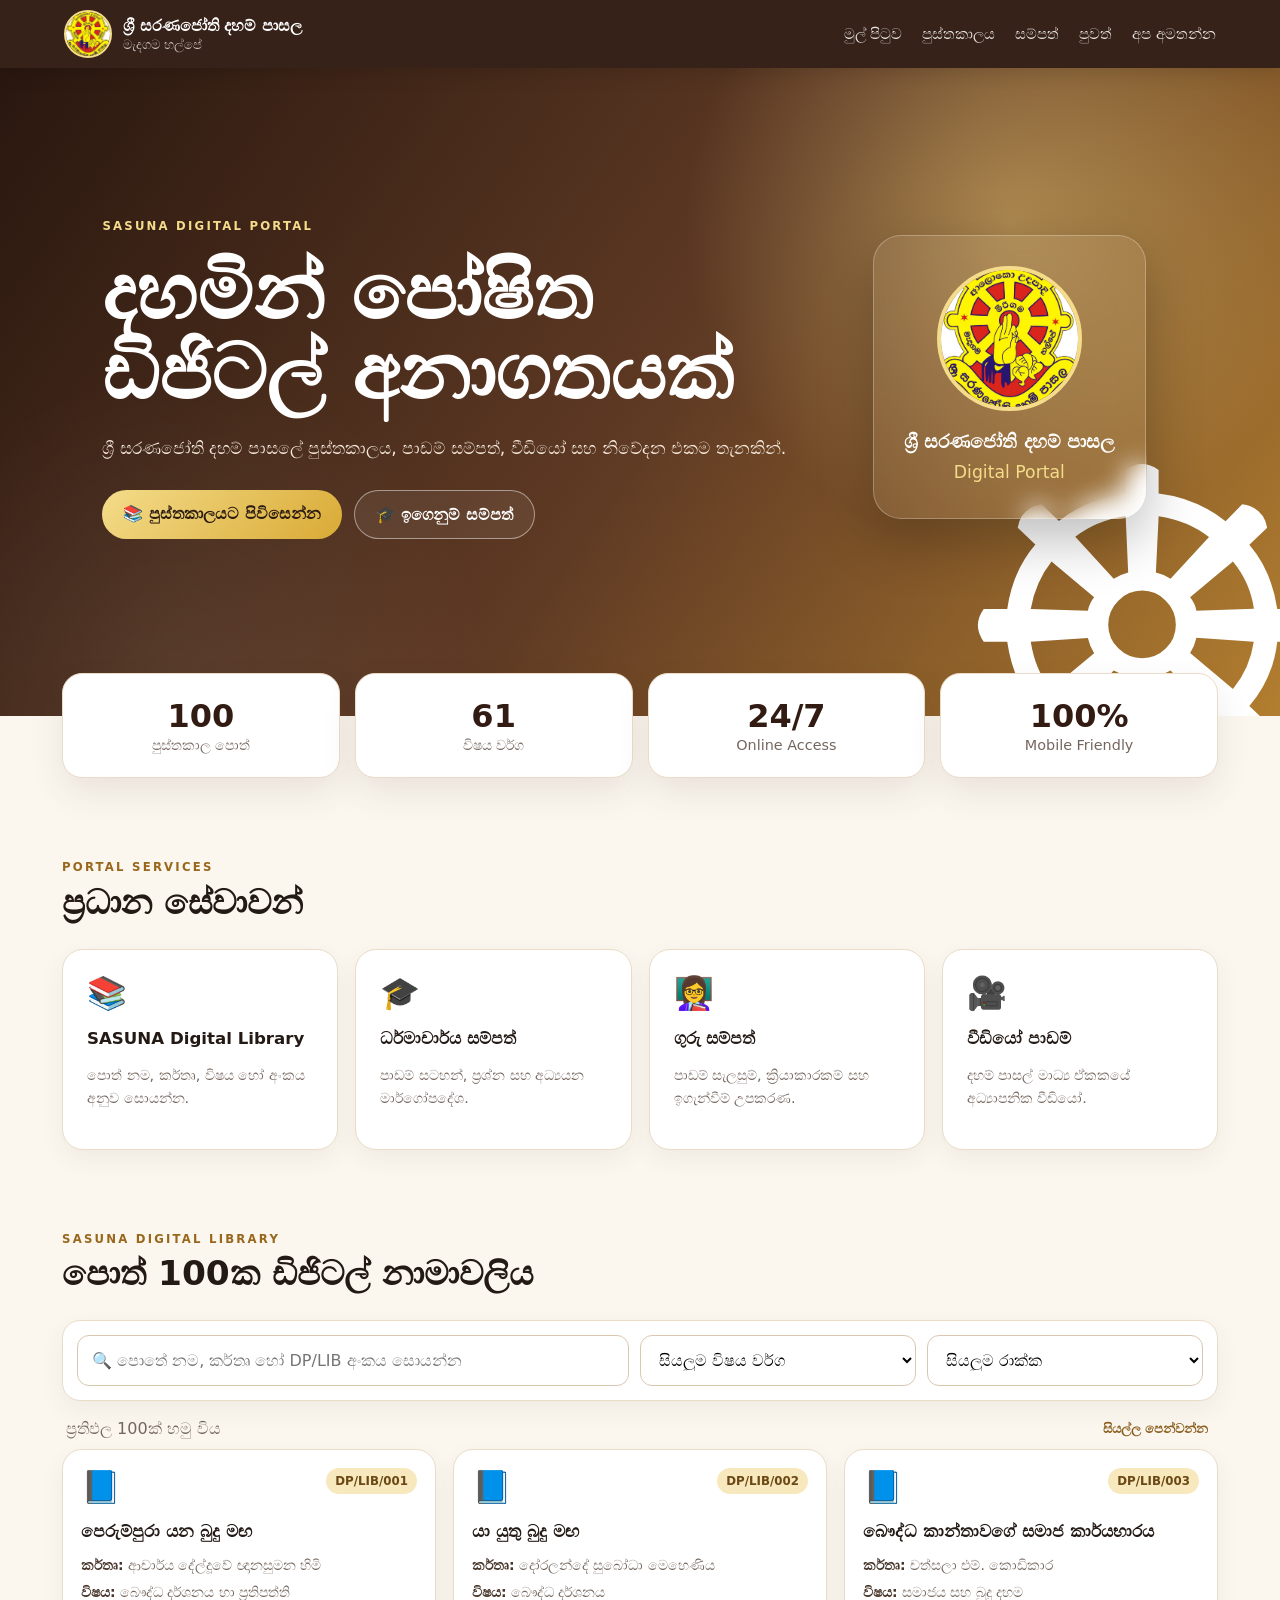
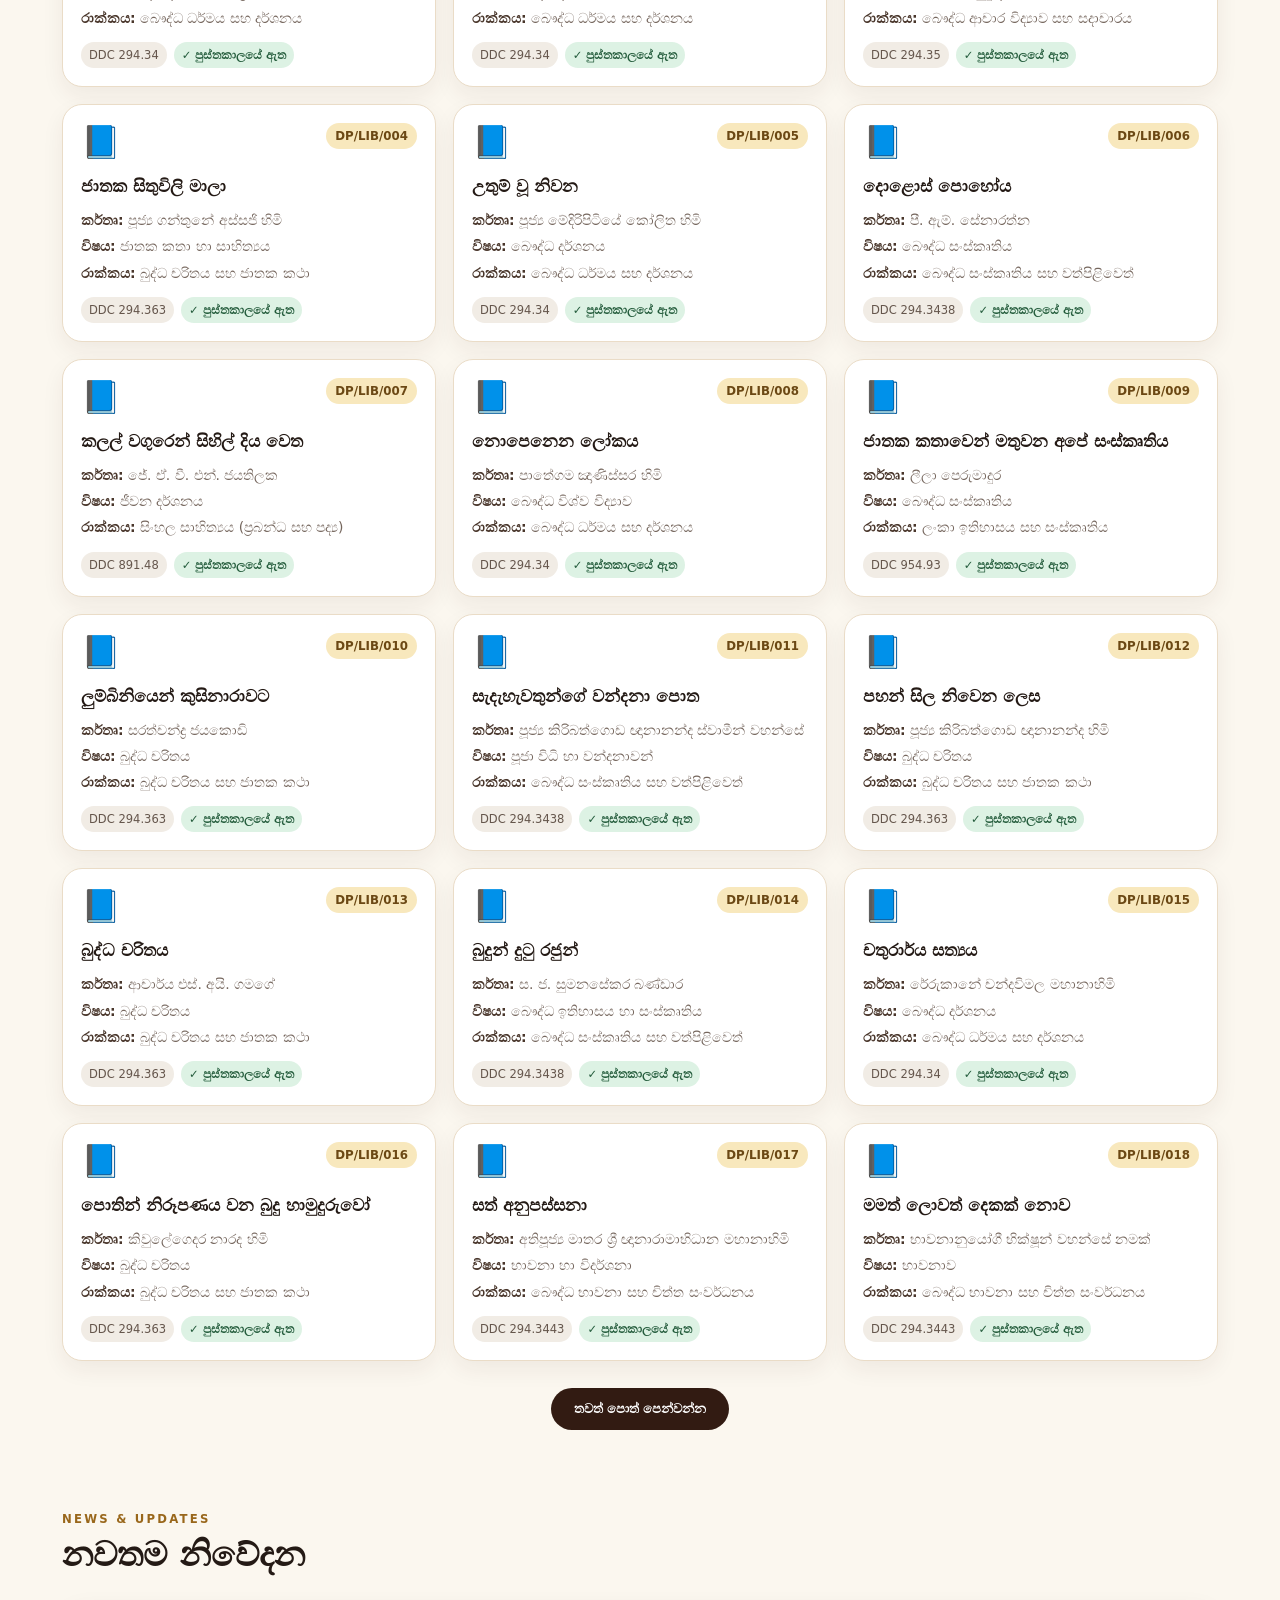
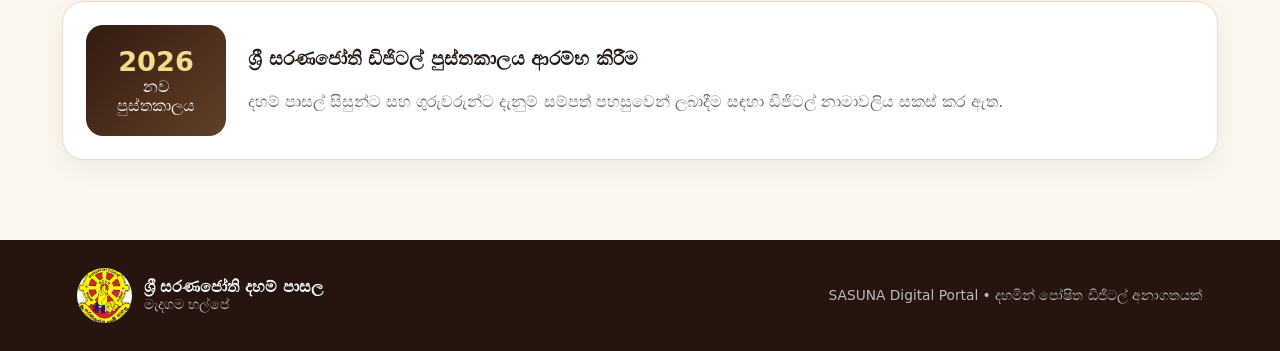
==== index.html @ 0e6301a2 "Add files via upload" ====
<!doctype html>
<html lang="si">
<head>
<meta charset="utf-8">
<meta name="viewport" content="width=device-width,initial-scale=1,viewport-fit=cover">
<meta name="theme-color" content="#321b12">
<title>ශ්‍රී සරණජෝති දහම් පාසල – Digital Portal</title>
<style>
:root{--brown:#321b12;--brown2:#624027;--gold:#d9aa35;--gold2:#f4dc8a;--cream:#fbf7ef;--ink:#241a15;--muted:#75665d;--line:#eadcc7;--green:#2f6b49}
*{box-sizing:border-box}html{scroll-behavior:smooth}body{margin:0;font-family:system-ui,-apple-system,"Noto Sans Sinhala","Iskoola Pota",sans-serif;background:var(--cream);color:var(--ink)}
a{color:inherit}.topbar{position:sticky;top:0;z-index:40;display:flex;align-items:center;justify-content:space-between;padding:10px 5vw;background:rgba(49,27,18,.97);box-shadow:0 4px 18px #0002}
.brand{display:flex;align-items:center;gap:11px;color:#fff;text-decoration:none}.brand img{width:48px;height:48px;border-radius:50%;object-fit:cover;border:2px solid var(--gold2)}.brand b,.brand small{display:block}.brand small{opacity:.72;margin-top:2px}nav{display:flex;gap:20px}nav a{color:#fff;text-decoration:none;font-size:.92rem;opacity:.88}.menu{display:none;border:0;background:transparent;color:#fff;font-size:1.55rem}
.hero{position:relative;overflow:hidden;min-height:72vh;display:grid;grid-template-columns:1.35fr .65fr;align-items:center;gap:40px;padding:80px 8vw 110px;background:linear-gradient(125deg,#29170f,#5f3a24 52%,#b27e2f);color:#fff}.hero:before{content:"";position:absolute;inset:0;background:radial-gradient(circle at 79% 24%,#ffe28c66,transparent 29%),radial-gradient(circle at 14% 95%,#fff1,transparent 25%)}.hero:after{content:"☸";position:absolute;right:-55px;bottom:-130px;font-size:430px;color:#fff08;line-height:1}.hero>div{position:relative;z-index:2}.kicker,.section-title span{font-size:.73rem;font-weight:900;letter-spacing:.19em;color:var(--gold2)}h1{font-size:clamp(2.55rem,6vw,5.4rem);line-height:1.05;margin:.25em 0}.hero p{max-width:720px;font-size:1.08rem;line-height:1.8;color:#f7ebdf}.actions{display:flex;flex-wrap:wrap;gap:12px;margin-top:26px}.btn{display:inline-block;text-decoration:none;font-weight:800;border-radius:999px;padding:14px 21px}.primary{background:linear-gradient(135deg,var(--gold2),var(--gold));color:#2b1b11}.ghost{border:1px solid #fff7;background:#fff1;color:#fff}.seal{justify-self:center;text-align:center;border:1px solid #fff4;background:#fff1;backdrop-filter:blur(12px);border-radius:28px;padding:30px;box-shadow:0 20px 55px #0004}.seal img{width:145px;height:145px;border-radius:50%;object-fit:cover;border:4px solid var(--gold2)}.seal h3{margin:16px 0 4px}.seal p{margin:0;color:var(--gold2)}
main{max-width:1200px;margin:auto;padding:0 22px 80px}.stats{position:relative;z-index:3;margin-top:-43px;display:grid;grid-template-columns:repeat(4,1fr);gap:15px}.stats article{background:#fff;border:1px solid var(--line);border-radius:20px;padding:23px 12px;text-align:center;box-shadow:0 15px 35px #3d251b18}.stats strong{display:block;font-size:2rem;color:var(--brown)}.stats span{font-size:.9rem;color:var(--muted)}section.block{padding-top:78px}.section-title h2{font-size:2.15rem;margin:.2em 0 26px}.section-title span{color:#99671b}.services{display:grid;grid-template-columns:repeat(4,1fr);gap:17px}.service{text-decoration:none;background:#fff;border:1px solid var(--line);border-radius:21px;padding:24px;box-shadow:0 9px 24px #3d251b10;transition:.2s}.service:hover{transform:translateY(-4px);box-shadow:0 16px 35px #3d251b1b}.service i{font-style:normal;font-size:2rem}.service h3{font-size:1.04rem}.service p{color:var(--muted);line-height:1.6;font-size:.9rem}
.filters{display:grid;grid-template-columns:2fr 1fr 1fr;gap:11px;background:#fff;border:1px solid var(--line);border-radius:18px;padding:14px;box-shadow:0 9px 24px #3d251b10}input,select{width:100%;padding:14px;border:1px solid #d9c7b0;border-radius:12px;background:#fff;font:inherit;outline:none}input:focus,select:focus{border-color:var(--gold);box-shadow:0 0 0 3px #d9aa352a}.result-row{display:flex;justify-content:space-between;align-items:center;padding:18px 4px 11px;color:var(--muted)}.result-row button{border:0;background:none;color:#8b5d1d;font-weight:800}.books{display:grid;grid-template-columns:repeat(3,1fr);gap:17px}.book{background:#fff;border:1px solid var(--line);border-radius:20px;padding:18px;box-shadow:0 9px 22px #3d251b10;transition:.2s}.book:hover{transform:translateY(-4px);box-shadow:0 15px 31px #3d251b1d}.book-top{display:flex;justify-content:space-between;align-items:flex-start}.book-icon{font-size:2rem}.id{font-size:.74rem;background:#f8e8bd;color:#6b4814;border-radius:999px;padding:6px 9px;font-weight:800}.book h3{font-size:1.08rem;line-height:1.5;margin:13px 0 9px}.meta{font-size:.87rem;color:var(--muted);line-height:1.6;margin:4px 0}.meta b{color:#49362b}.badges{display:flex;flex-wrap:wrap;gap:7px;margin-top:13px}.badge{font-size:.72rem;padding:6px 8px;border-radius:999px;background:#f1ece5;color:#65564c}.available{background:#ddf2e4;color:#245c3c;font-weight:800}.load{display:block;margin:27px auto 0;border:0;border-radius:999px;padding:13px 23px;background:var(--brown);color:#fff;font-weight:800}.empty{grid-column:1/-1;background:#fff;border-radius:18px;padding:45px;text-align:center;color:var(--muted)}.notice{display:grid;grid-template-columns:140px 1fr;gap:22px;align-items:center;background:#fff;border:1px solid var(--line);border-radius:22px;padding:23px;box-shadow:0 9px 24px #3d251b10}.date{background:linear-gradient(135deg,var(--brown),var(--brown2));color:#fff;border-radius:17px;padding:21px;text-align:center}.date b,.date span{display:block}.date b{font-size:1.7rem;color:var(--gold2)}.notice p{color:var(--muted);line-height:1.7}footer{display:flex;justify-content:space-between;align-items:center;gap:20px;padding:28px 6vw;background:#25150e;color:#fff}.footbrand{display:flex;align-items:center;gap:12px}footer img{width:55px;height:55px;border-radius:50%;object-fit:cover}.footbrand b,.footbrand span{display:block}footer span,footer p{opacity:.7;font-size:.86rem}
@media(max-width:900px){.hero{grid-template-columns:1fr}.seal{display:none}.services{grid-template-columns:repeat(2,1fr)}.books{grid-template-columns:repeat(2,1fr)}.stats{grid-template-columns:repeat(2,1fr)}.filters{grid-template-columns:1fr 1fr}.filters input{grid-column:1/-1}}
@media(max-width:640px){.topbar{padding:9px 16px}.brand img{width:43px;height:43px}.brand b{font-size:.84rem}.brand small{font-size:.71rem}.menu{display:block}nav{display:none;position:absolute;top:61px;left:0;right:0;flex-direction:column;background:var(--brown);padding:18px}nav.open{display:flex}.hero{min-height:auto;padding:68px 20px 96px}h1{font-size:2.45rem}.hero p{font-size:.97rem}.stats{margin-top:-34px}.stats article{padding:17px 7px}.stats strong{font-size:1.65rem}.services,.books{grid-template-columns:1fr}.filters{grid-template-columns:1fr}.filters input{grid-column:auto}.notice{grid-template-columns:1fr}.date{max-width:170px}footer{flex-direction:column;text-align:center}}
</style>
</head>
<body>
<header class="topbar"><a class="brand" href="#home"><img src="[data-uri]" alt="ලාංඡනය"><span><b>ශ්‍රී සරණජෝති දහම් පාසල</b><small>මැදගම හල්පේ</small></span></a><button class="menu" id="menu">☰</button><nav id="nav"><a href="#home">මුල් පිටුව</a><a href="#library">පුස්තකාලය</a><a href="#resources">සම්පත්</a><a href="#news">පුවත්</a><a href="#contact">අප අමතන්න</a></nav></header>
<section class="hero" id="home"><div><span class="kicker">SASUNA DIGITAL PORTAL</span><h1>දහමින් පෝෂිත<br>ඩිජිටල් අනාගතයක්</h1><p>ශ්‍රී සරණජෝති දහම් පාසලේ පුස්තකාලය, පාඩම් සම්පත්, වීඩියෝ සහ නිවේදන එකම තැනකින්.</p><div class="actions"><a class="btn primary" href="#library">📚 පුස්තකාලයට පිවිසෙන්න</a><a class="btn ghost" href="#resources">🎓 ඉගෙනුම් සම්පත්</a></div></div><div class="seal"><img src="[data-uri]" alt=""><h3>ශ්‍රී සරණජෝති දහම් පාසල</h3><p>Digital Portal</p></div></section>
<main><section class="stats"><article><strong id="total">100</strong><span>පුස්තකාල පොත්</span></article><article><strong id="cats">0</strong><span>විෂය වර්ග</span></article><article><strong>24/7</strong><span>Online Access</span></article><article><strong>100%</strong><span>Mobile Friendly</span></article></section>
<section class="block" id="resources"><div class="section-title"><span>PORTAL SERVICES</span><h2>ප්‍රධාන සේවාවන්</h2></div><div class="services"><a class="service" href="#library"><i>📚</i><h3>SASUNA Digital Library</h3><p>පොත් නම, කර්තෘ, විෂය හෝ අංකය අනුව සොයන්න.</p></a><a class="service" href="#"><i>🎓</i><h3>ධර්මාචාර්ය සම්පත්</h3><p>පාඩම් සටහන්, ප්‍රශ්න සහ අධ්‍යයන මාර්ගෝපදේශ.</p></a><a class="service" href="#"><i>👩‍🏫</i><h3>ගුරු සම්පත්</h3><p>පාඩම් සැලසුම්, ක්‍රියාකාරකම් සහ ඉගැන්වීම් උපකරණ.</p></a><a class="service" href="#"><i>🎥</i><h3>වීඩියෝ පාඩම්</h3><p>දහම් පාසල් මාධ්‍ය ඒකකයේ අධ්‍යාපනික වීඩියෝ.</p></a></div></section>
<section class="block" id="library"><div class="section-title"><span>SASUNA DIGITAL LIBRARY</span><h2>පොත් 100ක ඩිජිටල් නාමාවලිය</h2></div><div class="filters"><input id="search" type="search" placeholder="🔍 පොතේ නම, කර්තෘ හෝ DP/LIB අංකය සොයන්න"><select id="category"><option value="">සියලුම විෂය වර්ග</option></select><select id="shelf"><option value="">සියලුම රාක්ක</option></select></div><div class="result-row"><span id="count"></span><button id="reset">සියල්ල පෙන්වන්න</button></div><div class="books" id="grid"></div><button class="load" id="load">තවත් පොත් පෙන්වන්න</button></section>
<section class="block" id="news"><div class="section-title"><span>NEWS & UPDATES</span><h2>නවතම නිවේදන</h2></div><div class="notice"><div class="date"><b>2026</b><span>නව පුස්තකාලය</span></div><div><h3>ශ්‍රී සරණජෝති ඩිජිටල් පුස්තකාලය ආරම්භ කිරීම</h3><p>දහම් පාසල් සිසුන්ට සහ ගුරුවරුන්ට දැනුම් සම්පත් පහසුවෙන් ලබාදීම සඳහා ඩිජිටල් නාමාවලිය සකස් කර ඇත.</p></div></div></section></main>
<footer id="contact"><div class="footbrand"><img src="[data-uri]" alt=""><div><b>ශ්‍රී සරණජෝති දහම් පාසල</b><span>මැදගම හල්පේ</span></div></div><p>SASUNA Digital Portal • දහමින් පෝෂිත ඩිජිටල් අනාගතයක්</p></footer>
<script>
const BOOKS=[{"id":"DP/LIB/001","title":"පෙරුම්පුරා යන බුදු මඟ","author":"ආචාර්ය දේල්දූවේ ඥානසුමන හිමි","category":"බෞද්ධ දර්ශනය හා ප්‍රතිපත්ති","ddc":"294.34","shelf":"බෞද්ධ ධර්මය සහ දර්ශනය","status":"පුස්තකාලයේ ඇත"},{"id":"DP/LIB/002","title":"යා යුතු බුදු මඟ","author":"දෝරලන්දේ සුබෝධා මෙහෙණිය","category":"බෞද්ධ දර්ශනය","ddc":"294.34","shelf":"බෞද්ධ ධර්මය සහ දර්ශනය","status":"පුස්තකාලයේ ඇත"},{"id":"DP/LIB/003","title":"බෞද්ධ කාන්තාවගේ සමාජ කාර්යභාරය","author":"චත්සලා එම්. කොඩිකාර","category":"සමාජය සහ බුදු දහම","ddc":"294.35","shelf":"බෞද්ධ ආචාර විද්‍යාව සහ සදාචාරය","status":"පුස්තකාලයේ ඇත"},{"id":"DP/LIB/004","title":"ජාතක සිතුවිලි මාලා","author":"පූජ්‍ය ගන්තුනේ අස්සජි හිමි","category":"ජාතක කතා හා සාහිත්‍යය","ddc":"294.363","shelf":"බුද්ධ චරිතය සහ ජාතක කථා","status":"පුස්තකාලයේ ඇත"},{"id":"DP/LIB/005","title":"උතුම් වූ නිවන","author":"පූජ්‍ය මේදිරිපිටියේ කෝලිත හිමි","category":"බෞද්ධ දර්ශනය","ddc":"294.34","shelf":"බෞද්ධ ධර්මය සහ දර්ශනය","status":"පුස්තකාලයේ ඇත"},{"id":"DP/LIB/006","title":"දොළොස් පොහෝය","author":"පී. ඇම්. සේනාරත්න","category":"බෞද්ධ සංස්කෘතිය","ddc":"294.3438","shelf":"බෞද්ධ සංස්කෘතිය සහ වත්පිළිවෙත්","status":"පුස්තකාලයේ ඇත"},{"id":"DP/LIB/007","title":"කලල් වගුරෙන් සිහිල් දිය වෙත","author":"ජේ. ඒ. වී. එන්. ජයතිලක","category":"ජීවන දර්ශනය","ddc":"891.48","shelf":"සිංහල සාහිත්‍යය (ප්‍රබන්ධ සහ පද්‍ය)","status":"පුස්තකාලයේ ඇත"},{"id":"DP/LIB/008","title":"නොපෙනෙන ලෝකය","author":"පාතේගම ඤාණිස්සර හිමි","category":"බෞද්ධ විශ්ව විද්‍යාව","ddc":"294.34","shelf":"බෞද්ධ ධර්මය සහ දර්ශනය","status":"පුස්තකාලයේ ඇත"},{"id":"DP/LIB/009","title":"ජාතක කතාවෙන් මතුවන අපේ සංස්කෘතිය","author":"ලීලා පෙරුමාදුර","category":"බෞද්ධ සංස්කෘතිය","ddc":"954.93","shelf":"ලංකා ඉතිහාසය සහ සංස්කෘතිය","status":"පුස්තකාලයේ ඇත"},{"id":"DP/LIB/010","title":"ලුම්බිනියෙන් කුසිනාරාවට ","author":"සරත්චන්ද්‍ර ජයකොඩි","category":"බුද්ධ චරිතය","ddc":"294.363","shelf":"බුද්ධ චරිතය සහ ජාතක කථා","status":"පුස්තකාලයේ ඇත"},{"id":"DP/LIB/011","title":"සැදැහැවතුන්ගේ වන්දනා පොත","author":"පූජ්‍ය කිරිබත්ගොඩ ඥානානන්ද ස්වාමීන් වහන්සේ","category":"පූජා විධි හා වන්දනාවන්","ddc":"294.3438","shelf":"බෞද්ධ සංස්කෘතිය සහ වත්පිළිවෙත්","status":"පුස්තකාලයේ ඇත"},{"id":"DP/LIB/012","title":"පහන් සිල නිවෙන ලෙස","author":"පූජ්‍ය කිරිබත්ගොඩ ඥානානන්ද හිමි","category":"බුද්ධ චරිතය","ddc":"294.363","shelf":"බුද්ධ චරිතය සහ ජාතක කථා","status":"පුස්තකාලයේ ඇත"},{"id":"DP/LIB/013","title":"බුද්ධ චරිතය","author":"ආචාර්ය එස්. අයි. ගමගේ","category":"බුද්ධ චරිතය","ddc":"294.363","shelf":"බුද්ධ චරිතය සහ ජාතක කථා","status":"පුස්තකාලයේ ඇත"},{"id":"DP/LIB/014","title":"බුදුන් දුටු රජුන්","author":"ස. ජ. සුමනසේකර බණ්ඩාර","category":"බෞද්ධ ඉතිහාසය හා සංස්කෘතිය","ddc":"294.3438","shelf":"බෞද්ධ සංස්කෘතිය සහ වත්පිළිවෙත්","status":"පුස්තකාලයේ ඇත"},{"id":"DP/LIB/015","title":"චතුරාර්ය සත්‍යය","author":"රේරුකානේ චන්දවිමල මහානාහිමි","category":"බෞද්ධ දර්ශනය","ddc":"294.34","shelf":"බෞද්ධ ධර්මය සහ දර්ශනය","status":"පුස්තකාලයේ ඇත"},{"id":"DP/LIB/016","title":"පොතින් නිරූපණය වන බුදු හාමුදුරුවෝ","author":"කිවුලේගෙදර නාරද හිමි","category":"බුද්ධ චරිතය","ddc":"294.363","shelf":"බුද්ධ චරිතය සහ ජාතක කථා","status":"පුස්තකාලයේ ඇත"},{"id":"DP/LIB/017","title":"සත් අනුපස්සනා","author":"අතිපූජ්‍ය මාතර ශ්‍රී ඥානාරාමාභිධාන මහානාහිමි","category":"භාවනා හා විදර්ශනා","ddc":"294.3443","shelf":"බෞද්ධ භාවනා සහ චිත්ත සංවර්ධනය","status":"පුස්තකාලයේ ඇත"},{"id":"DP/LIB/018","title":"මමත් ලොවත් දෙකක් නොව","author":"භාවනානුයෝගී භික්ෂූන් වහන්සේ නමක්","category":"භාවනාව","ddc":"294.3443","shelf":"බෞද්ධ භාවනා සහ චිත්ත සංවර්ධනය","status":"පුස්තකාලයේ ඇත"},{"id":"DP/LIB/019","title":"සිතට සුවදෙන භාවනා","author":"පූජ්‍ය කිරිබත්ගොඩ ඥානානන්ද හිමි","category":"භාවනාව","ddc":"294.3443","shelf":"බෞද්ධ භාවනා සහ චිත්ත සංවර්ධනය","status":"පුස්තකාලයේ ඇත"},{"id":"DP/LIB/020","title":"සිතින් දකින - රුවන් ගුණ","author":"පූජ්‍ය කැටවල හේමාලෝක ස්වාමීන් වහන්සේ ","category":"පූජා විධි හා වත්පිළිවෙත්","ddc":"294.3438","shelf":"බෞද්ධ සංස්කෘතිය සහ වත්පිළිවෙත්","status":"පුස්තකාලයේ ඇත"},{"id":"DP/LIB/021","title":"අකුසල සමාපත්තිය","author":"පූජ්‍ය කුකුල්පනේ සුදස්සී හිමි","category":"භාවනාව","ddc":"294.3443","shelf":"බෞද්ධ භාවනා සහ චිත්ත සංවර්ධනය","status":"පුස්තකාලයේ ඇත"},{"id":"DP/LIB/022","title":"චතුරාර්ය සත්‍යය (II)","author":"රේරුකානේ චන්දවිමල මහානාහිමි","category":"බෞද්ධ දර්ශනය","ddc":"294.34","shelf":"බෞද්ධ ධර්මය සහ දර්ශනය","status":"පුස්තකාලයේ ඇත"},{"id":"DP/LIB/023","title":"අමා දම් රස වෑහෙන විස්තරාර්ථ ධම්මපදය","author":"පූජ්‍ය කිරිබත්ගොඩ ඥානානන්ද හිමි","category":"බෞද්ධ දර්ශනය හා ධර්ම ග්‍රන්ථ","ddc":"294.34","shelf":"බෞද්ධ ධර්මය සහ දර්ශනය","status":"පුස්තකාලයේ ඇත"},{"id":"DP/LIB/024","title":"සෝම හාමුදුරුවෝ ","author":"ඉන්දු පෙරේරා ","category":"චරිතාපදාන","ddc":"294.382","shelf":"ත්‍රිපිටක සාහිත්‍යය සහ මූලාශ්‍ර","status":"පුස්තකාලයේ ඇත"},{"id":"DP/LIB/025","title":"විස්මිත අවබෝධය (පටිච්චසමුප්පාදය)","author":"පූජ්‍ය කිරිබත්ගොඩ ඥානානන්ද හිමි","category":"බෞද්ධ දර්ශනය","ddc":"294.34","shelf":"බෞද්ධ ධර්මය සහ දර්ශනය","status":"පුස්තකාලයේ ඇත"},{"id":"DP/LIB/026","title":"දිව්‍ය ලෝක - අපාය සහ දෙවිවරු ගැන නොඇසූ කතා ","author":"ආචාර්ය සේන අම්බලන්ගොඩ ","category":"බෞද්ධ සංස්කෘතිය","ddc":"294.3438","shelf":"බෞද්ධ සංස්කෘතිය සහ වත්පිළිවෙත්","status":"පුස්තකාලයේ ඇත"},{"id":"DP/LIB/027","title":"බුදු මුවින් ගලා ආ මිහිරි දම් අමා දුන් ","author":"පූජ්‍ය කිරිබත්ගොඩ ඥානානන්ද හිමි","category":"බුද්ධ ධර්ම","ddc":"294.34","shelf":"බෞද්ධ ධර්මය සහ දර්ශනය","status":"පුස්තකාලයේ ඇත"},{"id":"DP/LIB/028","title":"නිවන වෙතටම, පියවරෙන් පියවර","author":"අති පූජ්‍ය මාන්කඩවල සුදස්සන හිමි ","category":"බුද්ධ ධර්මය","ddc":"294.34","shelf":"බෞද්ධ ධර්මය සහ දර්ශනය","status":"පුස්තකාලයේ ඇත"},{"id":"DP/LIB/029","title":"කුසල් ආනිශංස සහ කර්ම විපාක","author":"කල්‍යාණී යෝගාශ්‍රම ප්‍රකාශනයකි","category":"ආගමික සහ සදාචාරාත්මක උපදේශන","ddc":"294.35","shelf":"බෞද්ධ ආචාර විද්‍යාව සහ සදාචාරය","status":"පුස්තකාලයේ ඇත"},{"id":"DP/LIB/030","title":"තැවෙන සිතට බුදු බණ - 2","author":"තංගල්ලේ සුධම්ම හිමි","category":"ධර්ම විග්‍රහ හා උපදේශන","ddc":"294.35","shelf":"බෞද්ධ ආචාර විද්‍යාව සහ සදාචාරය","status":"පුස්තකාලයේ ඇත"},{"id":"DP/LIB/031","title":"කුසල් ආනිශංස සහ කර්ම විපාක (II)","author":"කල්‍යාණී යෝගාශ්‍රම ප්‍රකාශනයකි","category":"ආගමික සහ සදාචාරාත්මක උපදේශන","ddc":294.35,"shelf":"බෞද්ධ ආචාර විද්‍යාව සහ සදාචාරය","status":"පුස්තකාලයේ ඇත"},{"id":"DP/LIB/032","title":"ඓතිහාසික තන්තිරිමලේ ","author":"සේනපුර බී. නිශ්ශංක ","category":"බෞද්ධ ඉතිහාසය හා සංස්කෘතිය","ddc":"954.93","shelf":"ලංකා ඉතිහාසය සහ සංස්කෘතිය","status":"පුස්තකාලයේ ඇත"},{"id":"DP/LIB/033","title":"බොදු බැති පුද ලබන සොළොස්  මහා ස්ථාන","author":"ධනපාල ජයනාත් තේනුවර ","category":"බෞද්ධ ඉතිහාසය හා සංස්කෘතිය","ddc":"294.3438","shelf":"බෞද්ධ සංස්කෘතිය සහ වත්පිළිවෙත්","status":"පුස්තකාලයේ ඇත"},{"id":"DP/LIB/034","title":"වයඹ සංචාරක ඉතිහාසය","author":"යූ.පී.එස්.පතිරණ","category":"බෞද්ධ ඉතිහාසය හා සංස්කෘතිය ","ddc":"294.3438","shelf":"බෞද්ධ සංස්කෘතිය සහ වත්පිළිවෙත්","status":"පුස්තකාලයේ ඇත"},{"id":"DP/LIB/035","title":"ගිහි ජිවිතයෙන් නිවන කරා ","author":"පූජ්‍ය ගලිගමුවේ ඤාණදීප හිමි","category":"ධර්ම විග්‍රහ හා උපදේශන","ddc":"294.35","shelf":"බෞද්ධ ආචාර විද්‍යාව සහ සදාචාරය","status":"පුස්තකාලයේ ඇත"},{"id":"DP/LIB/036","title":"දහම් සිතුවිලි","author":"නුවරඑළියේ චන්ද්‍රජෝති හිමි ","category":"ධර්ම විග්‍රහ හා උපදේශන","ddc":"294.35","shelf":"බෞද්ධ ආචාර විද්‍යාව සහ සදාචාරය","status":"පුස්තකාලයේ ඇත"},{"id":"DP/LIB/037","title":"රුවක මහිම ","author":"දොලොස්වල උදිත ධීර හිමි","category":"ධර්ම විග්‍රහ හා උපදේශන","ddc":"294.35","shelf":"බෞද්ධ ආචාර විද්‍යාව සහ සදාචාරය","status":"පුස්තකාලයේ ඇත"},{"id":"DP/LIB/038","title":"දස පුණ්‍ය ක්‍රියා","author":"මඩිහේ පඤ්ඤාසීහ මහානායක හිමි","category":"ධර්ම විග්‍රහ හා උපදේශන","ddc":"294.35","shelf":"බෞද්ධ ආචාර විද්‍යාව සහ සදාචාරය","status":"පුස්තකාලයේ ඇත"},{"id":"DP/LIB/039","title":"දහම් ගැටලු","author":"විමලසේන විදානපතිරණ ","category":"දහම් විභාග ප්‍රශ්නෝත්තර හා උපකාරක පොත්","ddc":"370","shelf":"අධ්‍යාපනය සහ උපදේශනය","status":"පුස්තකාලයේ ඇත"},{"id":"DP/LIB/040","title":"චිත්ත බලය හා විපාකය","author":"වැලිගල්ලේ චන්ද්‍රවිමල හිමි","category":"බෞද්ධ දර්ශනය හා මනෝ විද්‍යාව","ddc":"294.34","shelf":"බෞද්ධ ධර්මය සහ දර්ශනය","status":"පුස්තකාලයේ ඇත"},{"id":"DP/LIB/041","title":"ගුණවත් කත - යශෝධරා","author":"ආචාර්ය මැදගොඩ අභයතිස්ස හිමි","category":"බෞද්ධ සාහිත්‍යය හා ආදර්ශවත් චරිත කථා","ddc":"294.361","shelf":"ශ්‍රාවක සහ ශ්‍රාවිකා චරිත","status":"පුස්තකාලයේ ඇත"},{"id":"DP/LIB/042","title":"දහම් පාසලෙන් හැදිච්ච දරුවෙක්","author":"පූජ්‍ය පරගස්තොට සුධම්ම හිමි","category":"සාමාජීය සහ ආචාර විද්‍යාත්මක අධ්‍යාපනය","ddc":"294.35","shelf":"බෞද්ධ ආචාර විද්‍යාව සහ සදාචාරය","status":"පුස්තකාලයේ ඇත"},{"id":"DP/LIB/043","title":"බුද්ධාලෝකය","author":"කලිගග රත්නපාල","category":"බුද්ධ ධර්මය සහ බෞද්ධ දර්ශනය ","ddc":"050","shelf":"වාර සඟරා සහ සමරු කලාප","status":"පුස්තකාලයේ ඇත"},{"id":"DP/LIB/044","title":"මවට දුක් දුන් පුතා","author":"සෝමා ජයකොඩි","category":"බෞද්ධ උපදේශාත්මක කථා","ddc":"294.382","shelf":"ත්‍රිපිටක සාහිත්‍යය සහ මූලාශ්‍ර","status":"පුස්තකාලයේ ඇත"},{"id":"DP/LIB/045","title":"පරපුටු","author":"ඩී. ඇස්. කළුපහන","category":"සිංහල කාව්‍ය සාහිත්‍යය","ddc":"891.48","shelf":"සිංහල සාහිත්‍යය (ප්‍රබන්ධ සහ පද්‍ය)","status":"පුස්තකාලයේ ඇත"},{"id":"DP/LIB/046","title":"ලෝකෝපකාරය ","author":"පණ්ඩිත වේ.වී. අභය ගුණවර්ධන ","category":"සිංහල කාව්‍ය සාහිත්‍යය","ddc":"891.48","shelf":"සිංහල සාහිත්‍යය (ප්‍රබන්ධ සහ පද්‍ය)","status":"පුස්තකාලයේ ඇත"},{"id":"DP/LIB/047","title":"ගැටුම් සමථනය සහ බුදු දහම","author":"ලයනල් ගුරුගේ","category":"සමාජ විද්‍යාව","ddc":"294.35","shelf":"බෞද්ධ ආචාර විද්‍යාව සහ සදාචාරය","status":"පුස්තකාලයේ ඇත"},{"id":"DP/LIB/048","title":"ජීවිතය තුළින් තිලකුණු","author":"පූජ්‍ය කැටවල හේමාලෝක හිමි","category":"බෞද්ධ දර්ශනය","ddc":"294.34","shelf":"බෞද්ධ ධර්මය සහ දර්ශනය","status":"පුස්තකාලයේ ඇත"},{"id":"DP/LIB/049","title":"විකුම් දම් එකතුව","author":"දිවාගුහා ප්‍රතිසංස්කර සමිතිය","category":"භාවනා","ddc":"294.3443","shelf":"බෞද්ධ භාවනා සහ චිත්ත සංවර්ධනය","status":"පුස්තකාලයේ ඇත"},{"id":"DP/LIB/050","title":"භාවනා මාර්ගය","author":"කටුකුරුන්දේ ඥානනන්ද හිමි","category":"භාවනා","ddc":"294.3443","shelf":"බෞද්ධ භාවනා සහ චිත්ත සංවර්ධනය","status":"පුස්තකාලයේ ඇත"},{"id":"DP/LIB/051","title":"පනාමුරේ ඇත්රාජා","author":"පියසේන කහදගමගේ","category":"දේශීය සංස්කෘතිය හා ජනශ්‍රැති","ddc":"954.93","shelf":"ලංකා ඉතිහාසය සහ සංස්කෘතිය","status":"පුස්තකාලයේ ඇත"},{"id":"DP/LIB/052","title":"අලිපාර","author":"ඉ. කොලොන්නේගේ","category":"පරිවර්තන - ප්‍රබන්ධ සාහිත්‍යය","ddc":"891.48","shelf":"සිංහල සාහිත්‍යය (ප්‍රබන්ධ සහ පද්‍ය)","status":"පුස්තකාලයේ ඇත"},{"id":"DP/LIB/053","title":"නිදි නැති ගව්ව","author":"වෛද්‍ය සරත් විමල","category":"පරිවර්තන නවකතා","ddc":"891.48","shelf":"සිංහල සාහිත්‍යය (ප්‍රබන්ධ සහ පද්‍ය)","status":"පුස්තකාලයේ ඇත"},{"id":"DP/LIB/054","title":"පොඩිත්තන්ට පුංචි කතා","author":"නිමල් ප්‍රේමතිලක","category":"ළමා සාහිත්‍යය","ddc":"891.48","shelf":"සිංහල සාහිත්‍යය (ප්‍රබන්ධ සහ පද්‍ය)","status":"පුස්තකාලයේ ඇත"},{"id":"DP/LIB/055","title":"ලොව ප්‍රකට චරිත","author":"සරත් රණවීර","category":"චරිත කථා","ddc":"920","shelf":"චරිතාපදාන සහ ප්‍රකට පුද්ගලයන්","status":"පුස්තකාලයේ ඇත"},{"id":"DP/LIB/056","title":"Scooby-Doo යක්ෂ මෝරාගේ අභිරහස","author":"හරිත ජයසූරිය","category":"ළමා කථා පරිවර්තන","ddc":"891.48","shelf":"සිංහල සාහිත්‍යය (ප්‍රබන්ධ සහ පද්‍ය)","status":"පුස්තකාලයේ ඇත"},{"id":"DP/LIB/057","title":"මහා පණ්ඩුකාභය රජතුමා","author":"මහරගම වජිරඥාන දහම් පාසලේ ප්‍රකාශනයක්","category":"චරිත කථා","ddc":"920","shelf":"චරිතාපදාන සහ ප්‍රකට පුද්ගලයන්","status":"පුස්තකාලයේ ඇත"},{"id":"DP/LIB/058","title":"මගේ හපන්කම්","author":"ගපුර ගුල්යාම්","category":"පරිවර්තන නවකතා","ddc":"891.48","shelf":"සිංහල සාහිත්‍යය (ප්‍රබන්ධ සහ පද්‍ය)","status":"පුස්තකාලයේ ඇත"},{"id":"DP/LIB/059","title":"මිනිස් සිරුර","author":"සාරාංගා ප්‍රකාශකයෝ","category":"සෞඛ්‍ය සහ ශරීර විද්‍යාව","ddc":"610","shelf":"සෞඛ්‍ය සහ ශරීර විද්‍යාව","status":"පුස්තකාලයේ ඇත"},{"id":"DP/LIB/060","title":"කිං කොං","author":"තිස්ස හේවාවිස්ස","category":"වික්‍රමාන්විත සහ ප්‍රබන්ධ කථා","ddc":"891.48","shelf":"සිංහල සාහිත්‍යය (ප්‍රබන්ධ සහ පද්‍ය)","status":"පුස්තකාලයේ ඇත"},{"id":"DP/LIB/061","title":"පැංචා සහ තොත්ත බබාලා","author":"තේජා පූර්ණිමා ගුණසේකර","category":"ළමා කෙටි කථා","ddc":"891.48","shelf":"සිංහල සාහිත්‍යය (ප්‍රබන්ධ සහ පද්‍ය)","status":"පුස්තකාලයේ ඇත"},{"id":"DP/LIB/062","title":"යුගාන්තය","author":"මාර්ටින් වික්‍රමසිංහ","category":"සම්භාව්‍ය නවකතා","ddc":"891.48","shelf":"සිංහල සාහිත්‍යය (ප්‍රබන්ධ සහ පද්‍ය)","status":"පුස්තකාලයේ ඇත"},{"id":"DP/LIB/063","title":"අපේ ලෝකය ග්‍රහලෝක හා තාරකා","author":"බී. ආර්. අල්විස්","category":"තාරකා විද්‍යාව","ddc":"520","shelf":"තාරකා විද්‍යාව සහ අභ්‍යවකාශය","status":"පුස්තකාලයේ ඇත"},{"id":"DP/LIB/064","title":"සීගිරිය","author":"විජිත මනුවර්ණ","category":"ලංකා ඉතිහාසය හා සංස්කෘතිය","ddc":"954.93","shelf":"ලංකා ඉතිහාසය සහ සංස්කෘතිය","status":"පුස්තකාලයේ ඇත"},{"id":"DP/LIB/065","title":"ශ්‍රී ලංකාවේ ජාතික සංකේත","author":"බී. ආර්. අල්විස්","category":"ලංකා ඉතිහාසය හා සංස්කෘතිය","ddc":"954.93","shelf":"ලංකා ඉතිහාසය සහ සංස්කෘතිය","status":"පුස්තකාලයේ ඇත"},{"id":"DP/LIB/066","title":"ටිකිරිගේ හපන්කම්","author":"වජිර නාරම්පනාව","category":"ළමා නවකථා","ddc":"891.48","shelf":"සිංහල සාහිත්‍යය (ප්‍රබන්ධ සහ පද්‍ය)","status":"පුස්තකාලයේ ඇත"},{"id":"DP/LIB/067","title":"දඩුවම","author":"ද. හෙ. ආ. සරත් කුමාර","category":"උපදේශාත්මක ළමා කෙටි කථා","ddc":"891.48","shelf":"සිංහල සාහිත්‍යය (ප්‍රබන්ධ සහ පද්‍ය)","status":"පුස්තකාලයේ ඇත"},{"id":"DP/LIB/068","title":"පුංචි කැලේ","author":"ස්වර්ණලතා හෙට්ටිආරච්චි","category":"පාරිසරික සහ උපදේශාත්මක ළමා කථා","ddc":"891.48","shelf":"සිංහල සාහිත්‍යය (ප්‍රබන්ධ සහ පද්‍ය)","status":"පුස්තකාලයේ ඇත"},{"id":"DP/LIB/069","title":"රෝදයෙන් ඇරඹුණු ප්‍රවාහනයේ ඉතිහාසය","author":"කේ. ආර්. ආරියසිංහ","category":"ලෝක ඉතිහාසය හා තාක්ෂණය","ddc":"629","shelf":"තාක්ෂණය සහ ප්‍රවාහනය","status":"පුස්තකාලයේ ඇත"},{"id":"DP/LIB/070","title":"වීර දුටුගැමුණු රජතුමා සහ දසමහා යෝධයෝ","author":"බී. ආර්. අල්විස්","category":"ඉතිහාසය හා චරිතාපදාන","ddc":"954.93","shelf":"ලංකා ඉතිහාසය සහ සංස්කෘතිය","status":"පුස්තකාලයේ ඇත"},{"id":"DP/LIB/071","title":"ඊසොප්ගේ උපමා කතා","author":"සුමිත්‍රා රාහුබද්ධ","category":"පරිවර්තන ප්‍රබන්ධ සාහිත්‍ය","ddc":"891.48","shelf":"සිංහල සාහිත්‍යය (ප්‍රබන්ධ සහ පද්‍ය)","status":"පුස්තකාලයේ ඇත"},{"id":"DP/LIB/072","title":"රිදී තැන්නේ අබිරහස","author":"පී. බී. සේනානායක","category":"වික්‍රමාන්විත සහ ප්‍රබන්ධ කථා","ddc":"891.48","shelf":"සිංහල සාහිත්‍යය (ප්‍රබන්ධ සහ පද්‍ය)","status":"පුස්තකාලයේ ඇත"},{"id":"DP/LIB/073","title":"කඳුරු කන්ද","author":"ප්‍රියංජලා යශෝදනි","category":"නවකතා","ddc":"891.48","shelf":"සිංහල සාහිත්‍යය (ප්‍රබන්ධ සහ පද්‍ය)","status":"පුස්තකාලයේ ඇත"},{"id":"DP/LIB/074","title":"රොබින් හුඩ්","author":"තිස්ස හේවාවිස්ස","category":"පරිවර්තන ප්‍රබන්ධ සාහිත්‍ය","ddc":"891.48","shelf":"සිංහල සාහිත්‍යය (ප්‍රබන්ධ සහ පද්‍ය)","status":"පුස්තකාලයේ ඇත"},{"id":"DP/LIB/075","title":"සුනඛ මංකොල්ලය","author":"සුදත් රොහාන්","category":"රහස් පරීක්ෂක කතා","ddc":"891.48","shelf":"සිංහල සාහිත්‍යය (ප්‍රබන්ධ සහ පද්‍ය)","status":"පුස්තකාලයේ ඇත"},{"id":"DP/LIB/076","title":"අපූරු යහළුවෝ","author":"නිහාල් තිලකරත්න ඈපා","category":"වික්‍රමාන්විත සහ ප්‍රබන්ධ සාහිත්‍ය","ddc":"891.48","shelf":"සිංහල සාහිත්‍යය (ප්‍රබන්ධ සහ පද්‍ය)","status":"පුස්තකාලයේ ඇත"},{"id":"DP/LIB/077","title":"අන්දරේ","author":"පියවති ජයසූරිය","category":"ජනශ්‍රැති","ddc":"398","shelf":"ජනශ්‍රැති සහ ජනකතා","status":"පුස්තකාලයේ ඇත"},{"id":"DP/LIB/078","title":"මතක අතීතය","author":"තිලක් ඒකනායක","category":"සිංහල කාව්‍ය සාහිත්‍ය","ddc":"891.48","shelf":"සිංහල සාහිත්‍යය (ප්‍රබන්ධ සහ පද්‍ය)","status":"පුස්තකාලයේ ඇත"},{"id":"DP/LIB/079","title":"අඳුර ඉරා","author":"ජේ. ඇම්. ජයසිංහ","category":"සිංහල කාව්‍ය සාහිත්‍ය","ddc":"891.48","shelf":"සිංහල සාහිත්‍යය (ප්‍රබන්ධ සහ පද්‍ය)","status":"පුස්තකාලයේ ඇත"},{"id":"DP/LIB/080","title":"ශ්‍රී ලංකාවේ ලෝක උරුම","author":"බී. ආර්. අල්විස්","category":"ලංකා ඉතිහාසය හා සංස්කෘතිය","ddc":"954.93","shelf":"ලංකා ඉතිහාසය සහ සංස්කෘතිය","status":"පුස්තකාලයේ ඇත"},{"id":"DP/LIB/081","title":"මගුල් කෑම","author":"කුමාරතුංග මුනිදාස","category":"සිංහල ළමා ප්‍රබන්ධ සාහිත්‍ය","ddc":"891.48","shelf":"සිංහල සාහිත්‍යය (ප්‍රබන්ධ සහ පද්‍ය)","status":"පුස්තකාලයේ ඇත"},{"id":"DP/LIB/082","title":"ගිම්හාන නිවාඩුවේ හොල්මන් කඳවුර","author":"තත්සරණි සතරසිංහ","category":"පරිවර්තන ප්‍රබන්ධ සාහිත්‍ය","ddc":"891.48","shelf":"සිංහල සාහිත්‍යය (ප්‍රබන්ධ සහ පද්‍ය)","status":"පුස්තකාලයේ ඇත"},{"id":"DP/LIB/083","title":"අපූරු සොයුරියන්ගේ අපූරු රහස්","author":"සුදත් රොහාන්","category":"පරිවර්තන ප්‍රබන්ධ සාහිත්‍ය","ddc":"891.48","shelf":"සිංහල සාහිත්‍යය (ප්‍රබන්ධ සහ පද්‍ය)","status":"පුස්තකාලයේ ඇත"},{"id":"DP/LIB/084","title":"ෂර්ලොක් හෝම්ස් රහස් පරීක්ෂක කතා","author":"ගාමිණී සමරකෝන්","category":"පරිවර්තන ප්‍රබන්ධ සාහිත්‍ය","ddc":"891.48","shelf":"සිංහල සාහිත්‍යය (ප්‍රබන්ධ සහ පද්‍ය)","status":"පුස්තකාලයේ ඇත"},{"id":"DP/LIB/085","title":"මඩොල් දූව","author":"මාර්ටින් වික්‍රමසිංහ","category":"සිංහල ළමා නවකථා","ddc":"891.48","shelf":"සිංහල සාහිත්‍යය (ප්‍රබන්ධ සහ පද්‍ය)","status":"පුස්තකාලයේ ඇත"},{"id":"DP/LIB/086","title":"පඤ්චතන්ත්‍රය – අපරීක්ෂිතකාරකය","author":"පූජ්‍ය ඉදිපරපේ ධම්මසිරි හිමි","category":"ජනකතා සහ උපමා සාහිත්‍ය","ddc":"398","shelf":"ජනශ්‍රැති සහ ජනකතා","status":"පුස්තකාලයේ ඇත"},{"id":"DP/LIB/087","title":"ජාතික වීරයෝ","author":"තිලක් ලංකාපුර","category":"ඉතිහාසය හා චරිතාපදාන","ddc":"920","shelf":"චරිතාපදාන සහ ප්‍රකට පුද්ගලයන්","status":"පුස්තකාලයේ ඇත"},{"id":"DP/LIB/088","title":"රාජාවලිය","author":"රෝහිත කොටුවේගෙදර","category":"ලංකා ඉතිහාසය හා සංස්කෘතිය","ddc":"954.93","shelf":"ලංකා ඉතිහාසය සහ සංස්කෘතිය","status":"පුස්තකාලයේ ඇත"},{"id":"DP/LIB/089","title":"දිගාමඩුලු වන්දනා ගමන් මග","author":"පූජ්‍ය දීඝවාපියේ සුසීම හිමි","category":"බෞද්ධ වන්දනා සහ සංචාර","ddc":"294.3438","shelf":"බෞද්ධ සංස්කෘතිය සහ වත්පිළිවෙත්","status":"පුස්තකාලයේ ඇත"},{"id":"DP/LIB/090","title":"ශ්‍රී ලංකාවේ සංචාරක ගමන්මග","author":"මනෝජ් සියඹලාපිටිය සහ අශෝක පුෂ්පකුමාර","category":"ලංකා ඉතිහාසය හා සංස්කෘතිය","ddc":"954.93","shelf":"ලංකා ඉතිහාසය සහ සංස්කෘතිය","status":"පුස්තකාලයේ ඇත"},{"id":"DP/LIB/091","title":"අපේ ලේඛකයෝ ගායකයෝ සහ ශ්‍රේෂ්ඨ ලේඛක නිර්මාණ","author":"ඈතගම ඊබට් අමරසේන","category":"සිංහල සාහිත්‍ය විචාර හා චරිතාපදාන","ddc":"891.48","shelf":"සිංහල සාහිත්‍යය (ප්‍රබන්ධ සහ පද්‍ය)","status":"පුස්තකාලයේ ඇත"},{"id":"DP/LIB/092","title":"දහම් සරණ","author":"විද්‍යාචක්‍රවර්ති","category":"ත්‍රිපිටක සාහිත්‍ය හා මූලාශ්‍ර","ddc":"294.382","shelf":"ත්‍රිපිටක සාහිත්‍යය සහ මූලාශ්‍ර","status":"පුස්තකාලයේ ඇත"},{"id":"DP/LIB/093","title":"සඟ සරණ","author":"බෞද්ධ සංස්කෘතික මධ්‍යස්ථානය","category":"ත්‍රිපිටක සාහිත්‍ය හා මූලාශ්‍ර","ddc":"294.382","shelf":"ත්‍රිපිටක සාහිත්‍යය සහ මූලාශ්‍ර","status":"පුස්තකාලයේ ඇත"},{"id":"DP/LIB/094","title":"සිංහල බෝධි වංශය","author":"වී. ඩී. එස්. ගුණවර්ධන","category":"ත්‍රිපිටක සාහිත්‍ය හා මූලාශ්‍ර","ddc":"294.382","shelf":"ත්‍රිපිටක සාහිත්‍යය සහ මූලාශ්‍ර","status":"පුස්තකාලයේ ඇත"},{"id":"DP/LIB/095","title":"බෞද්ධ දේව සංකල්පයෙන් පිළිබිඹුවන බුද්ධ කාලීන පුරාවෘත්ත","author":"පූජ්‍ය හිදගල ඤාණාධාර හිමි","category":"බෞද්ධ සංස්කෘතිය","ddc":"","shelf":"බෞද්ධ සංස්කෘතිය සහ වත්පිළිවෙත්","status":"පුස්තකාලයේ ඇත"},{"id":"DP/LIB/096","title":"ධනාත්මක සිතිවිලි සහ බුදුදහමට අනුව දෙලොව දියුණුව","author":"වෛද්‍ය සරණසේවි මඩපාත","category":"බෞද්ධ ආචාර විද්‍යාව සහ සදාචාරය","ddc":"","shelf":"බෞද්ධ ආචාර විද්‍යාව සහ සදාචාරය","status":"පුස්තකාලයේ ඇත"},{"id":"DP/LIB/097","title":"බෝසත් සිරිතෙන් බණ කථා 50 ක්","author":"දයානන්ද සමරවික්‍රම","category":"බුද්ධ චරිතය හා ජාතක කතා","ddc":"","shelf":"බුද්ධ චරිතය සහ ජාතක කථා","status":"පුස්තකාලයේ ඇත"},{"id":"DP/LIB/098","title":"දිවස්හුල බෞද්ධ සාහිත්‍යයික මූලාශ්‍ර ආශ්‍රිත නිර්මාණ සමුදායකි","author":"සුනන්ද මහේන්ද්‍ර","category":"ත්‍රිපිටක සාහිත්‍ය හා මූලාශ්‍ර","ddc":"","shelf":"ත්‍රිපිටක සාහිත්‍යය සහ මූලාශ්‍ර","status":"පුස්තකාලයේ ඇත"},{"id":"DP/LIB/099","title":"දහම් සිතිවිලි","author":"පූජ්‍ය නුවරඑළිය චන්ද්‍රජෝති හිමි","category":"බෞද්ධ සාහිත්‍යය","ddc":"","shelf":"බෞද්ධ ධර්මය සහ දර්ශනය","status":"පුස්තකාලයේ ඇත"},{"id":"DP/LIB/100","title":"ලොව්තුරු සුව සදන ඉවසීම","author":"පූජ්‍ය කුකුල්පනේ සුදස්සි හිමි","category":"බෞද්ධ ආචාර විද්‍යාව සහ සදාචාරය","ddc":"","shelf":"බෞද්ධ ආචාර විද්‍යාව සහ සදාචාරය","status":"පුස්තකාලයේ ඇත"}];let visible=18;const $=id=>document.getElementById(id),grid=$('grid'),search=$('search'),category=$('category'),shelf=$('shelf'),count=$('count'),load=$('load');const uniq=a=>[...new Set(a.filter(Boolean))].sort((x,y)=>x.localeCompare(y,'si'));const cats=uniq(BOOKS.map(b=>b.category)),shelves=uniq(BOOKS.map(b=>b.shelf));$('total').textContent=BOOKS.length;$('cats').textContent=cats.length;cats.forEach(v=>category.insertAdjacentHTML('beforeend',`<option>${v}</option>`));shelves.forEach(v=>shelf.insertAdjacentHTML('beforeend',`<option>${v}</option>`));function esc(v=''){return String(v).replace(/[&<>"']/g,m=>({'&':'&amp;','<':'&lt;','>':'&gt;','"':'&quot;',"'":'&#039;'}[m]))}function filtered(){const q=search.value.trim().toLocaleLowerCase('si');return BOOKS.filter(b=>{const h=`${b.id} ${b.title} ${b.author} ${b.category} ${b.shelf} ${b.ddc}`.toLocaleLowerCase('si');return(!q||h.includes(q))&&(!category.value||b.category===category.value)&&(!shelf.value||b.shelf===shelf.value)})}function render(reset=false){if(reset)visible=18;const list=filtered(),shown=list.slice(0,visible);count.textContent=`ප්‍රතිඵල ${list.length}ක් හමු විය`;grid.innerHTML=shown.length?shown.map(b=>`<article class="book"><div class="book-top"><span class="book-icon">📘</span><span class="id">${esc(b.id)}</span></div><h3>${esc(b.title)}</h3><p class="meta"><b>කර්තෘ:</b> ${esc(b.author||'—')}</p><p class="meta"><b>විෂය:</b> ${esc(b.category||'—')}</p><p class="meta"><b>රාක්කය:</b> ${esc(b.shelf||'—')}</p><div class="badges">${b.ddc?`<span class="badge">DDC ${esc(b.ddc)}</span>`:''}<span class="badge available">✓ පුස්තකාලයේ ඇත</span></div></article>`).join(''):'<div class="empty">ඔබ සෙවූ පොත හමු නොවීය.</div>';load.style.display=visible<list.length?'block':'none'}[search,category,shelf].forEach(el=>el.addEventListener(el.tagName==='INPUT'?'input':'change',()=>render(true)));load.onclick=()=>{visible+=18;render()};$('reset').onclick=()=>{search.value='';category.value='';shelf.value='';render(true)};$('menu').onclick=()=>$('nav').classList.toggle('open');document.querySelectorAll('nav a').forEach(a=>a.onclick=()=>$('nav').classList.remove('open'));render();
</script></body></html>
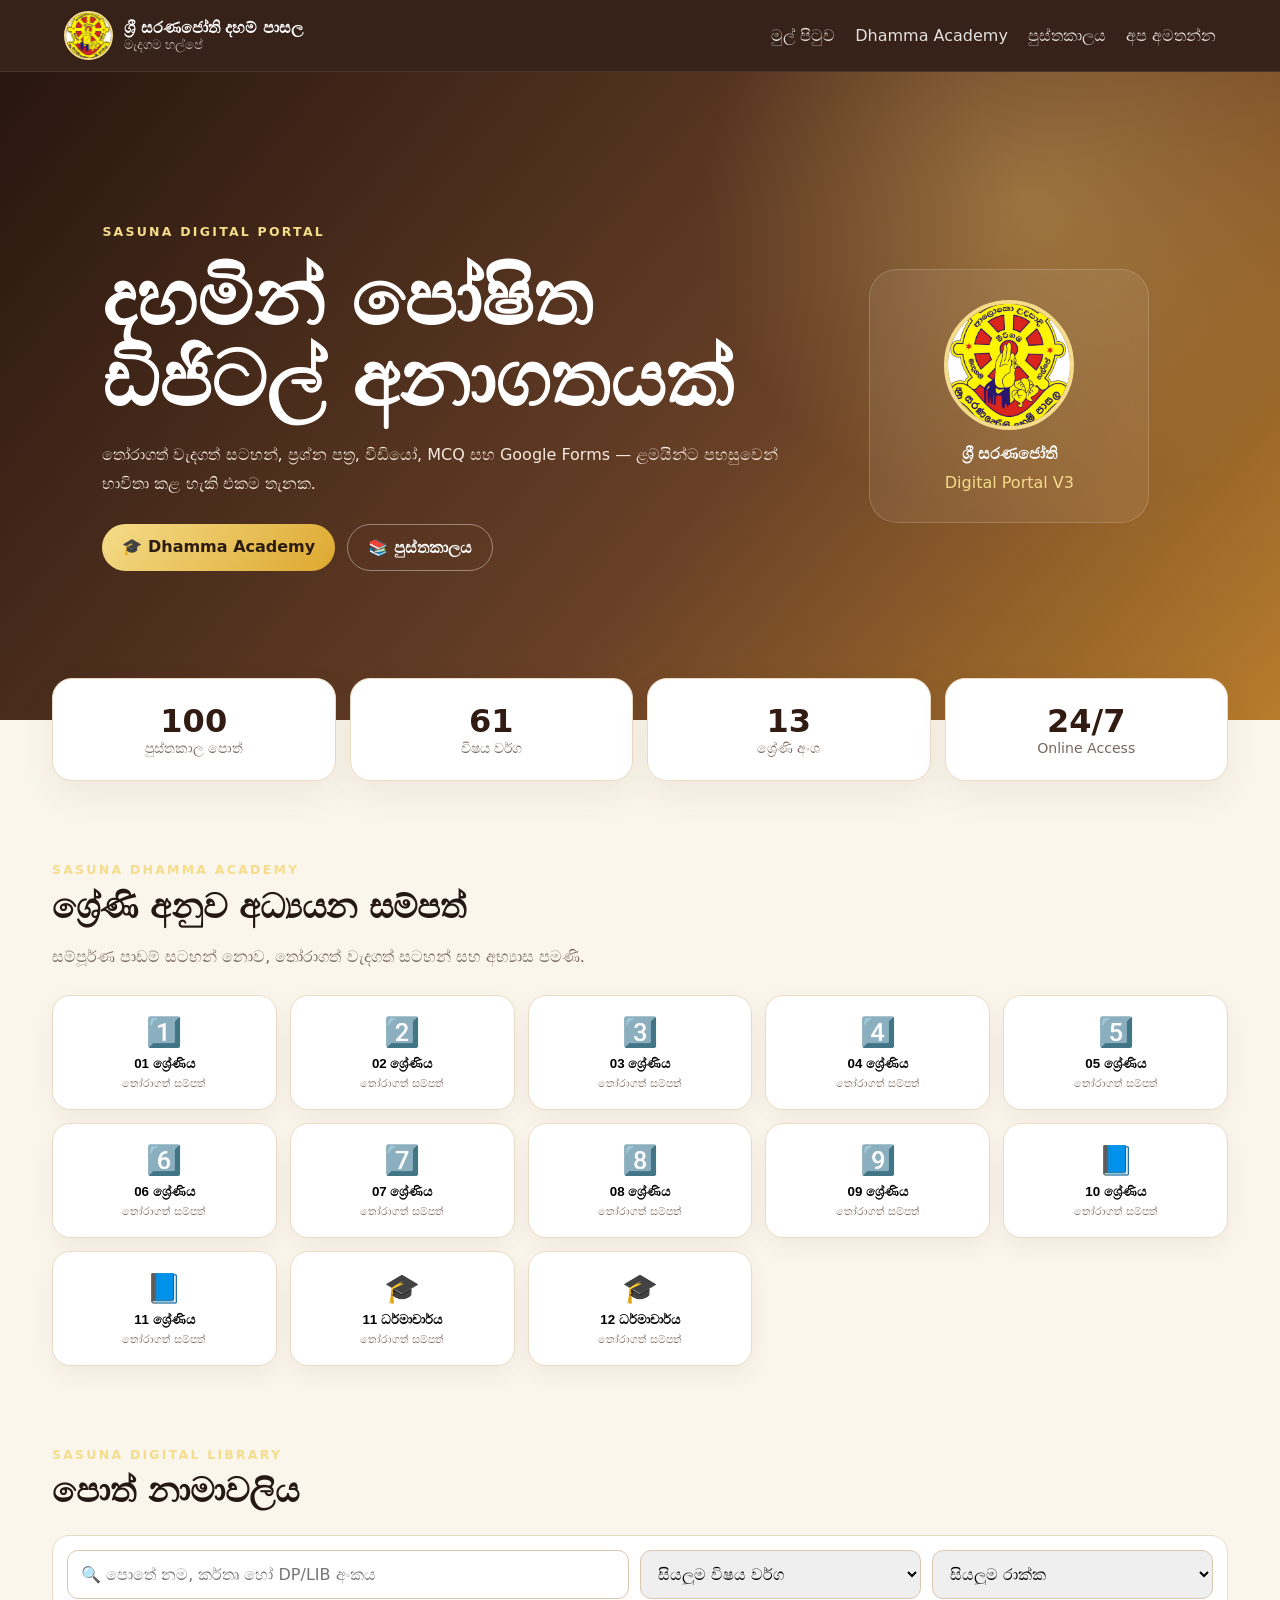
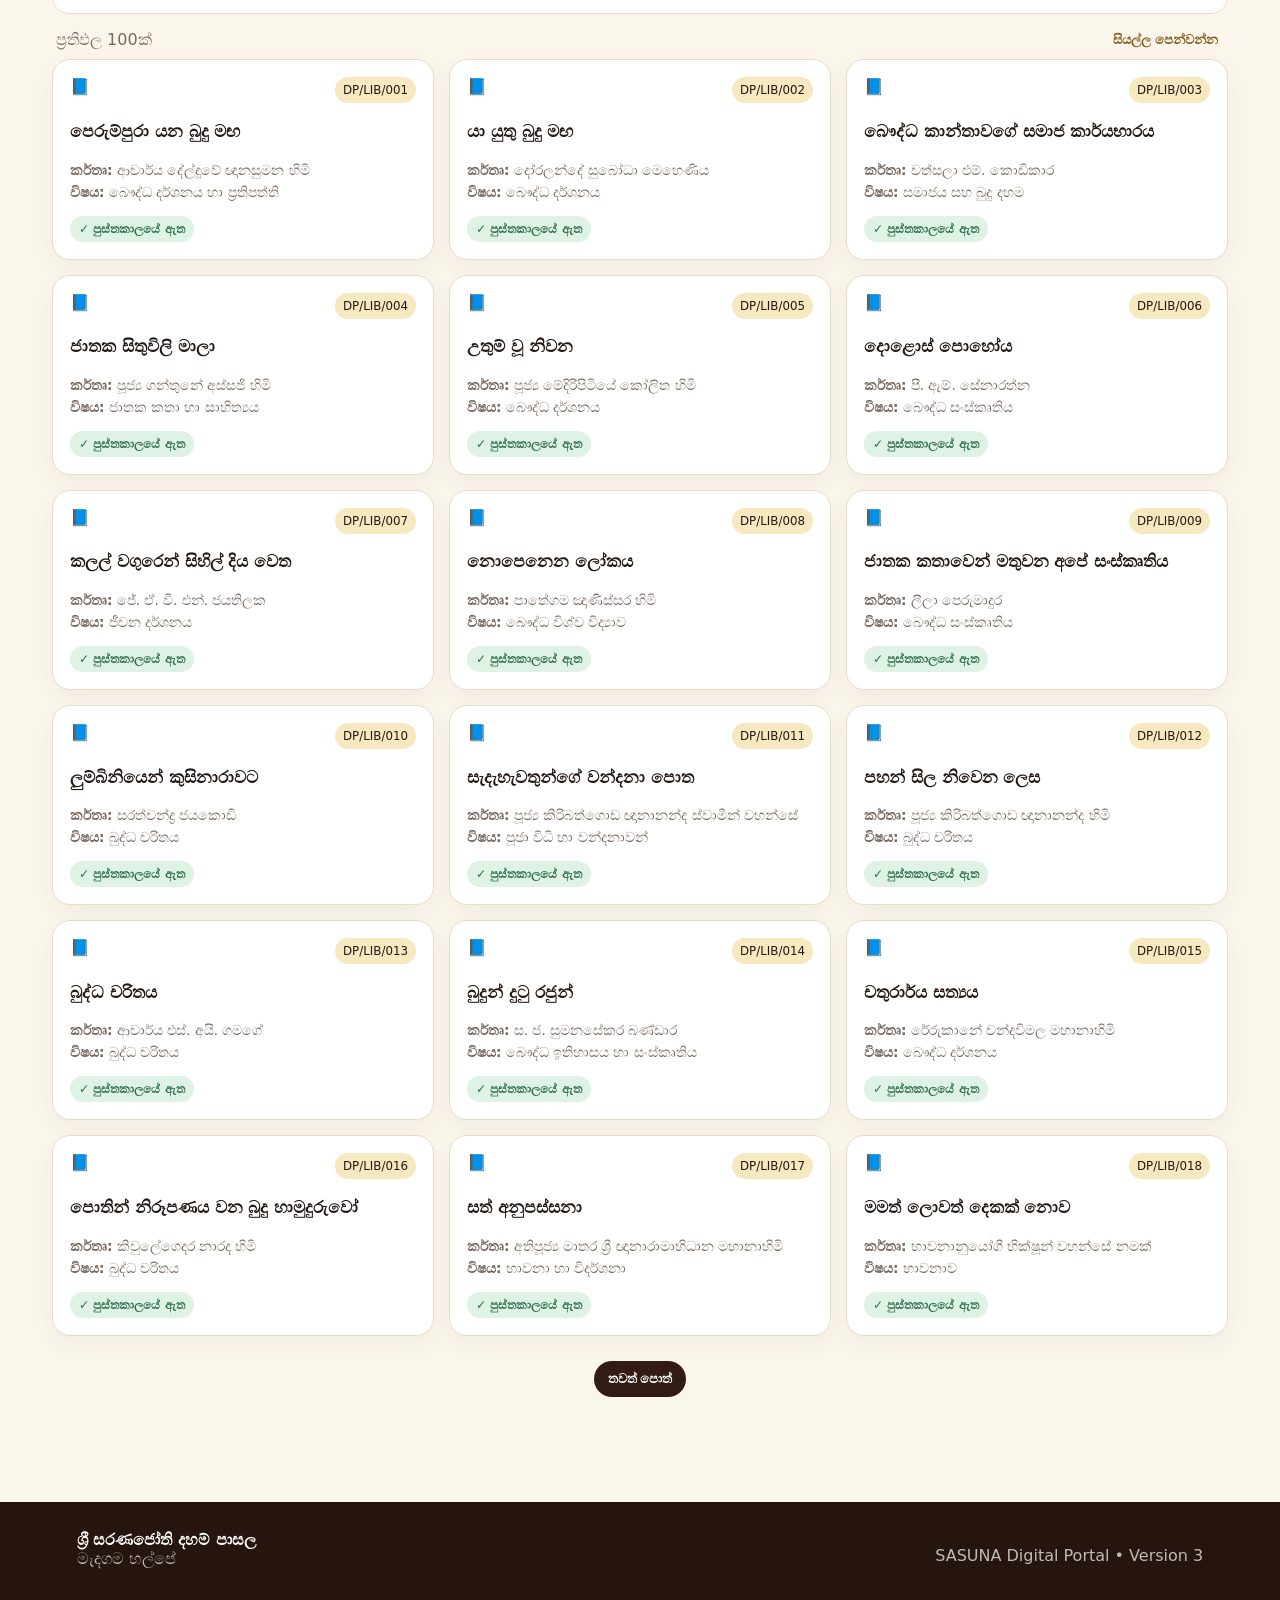
==== commit be34c81a: "Add files via upload" ====
--- a/index.html
+++ b/index.html
@@ -1,30 +1,13 @@
 <!doctype html>
-<html lang="si">
-<head>
-<meta charset="utf-8">
-<meta name="viewport" content="width=device-width,initial-scale=1,viewport-fit=cover">
-<meta name="theme-color" content="#321b12">
-<title>ශ්‍රී සරණජෝති දහම් පාසල – Digital Portal</title>
-<style>
-:root{--brown:#321b12;--brown2:#624027;--gold:#d9aa35;--gold2:#f4dc8a;--cream:#fbf7ef;--ink:#241a15;--muted:#75665d;--line:#eadcc7;--green:#2f6b49}
-*{box-sizing:border-box}html{scroll-behavior:smooth}body{margin:0;font-family:system-ui,-apple-system,"Noto Sans Sinhala","Iskoola Pota",sans-serif;background:var(--cream);color:var(--ink)}
-a{color:inherit}.topbar{position:sticky;top:0;z-index:40;display:flex;align-items:center;justify-content:space-between;padding:10px 5vw;background:rgba(49,27,18,.97);box-shadow:0 4px 18px #0002}
-.brand{display:flex;align-items:center;gap:11px;color:#fff;text-decoration:none}.brand img{width:48px;height:48px;border-radius:50%;object-fit:cover;border:2px solid var(--gold2)}.brand b,.brand small{display:block}.brand small{opacity:.72;margin-top:2px}nav{display:flex;gap:20px}nav a{color:#fff;text-decoration:none;font-size:.92rem;opacity:.88}.menu{display:none;border:0;background:transparent;color:#fff;font-size:1.55rem}
-.hero{position:relative;overflow:hidden;min-height:72vh;display:grid;grid-template-columns:1.35fr .65fr;align-items:center;gap:40px;padding:80px 8vw 110px;background:linear-gradient(125deg,#29170f,#5f3a24 52%,#b27e2f);color:#fff}.hero:before{content:"";position:absolute;inset:0;background:radial-gradient(circle at 79% 24%,#ffe28c66,transparent 29%),radial-gradient(circle at 14% 95%,#fff1,transparent 25%)}.hero:after{content:"☸";position:absolute;right:-55px;bottom:-130px;font-size:430px;color:#fff08;line-height:1}.hero>div{position:relative;z-index:2}.kicker,.section-title span{font-size:.73rem;font-weight:900;letter-spacing:.19em;color:var(--gold2)}h1{font-size:clamp(2.55rem,6vw,5.4rem);line-height:1.05;margin:.25em 0}.hero p{max-width:720px;font-size:1.08rem;line-height:1.8;color:#f7ebdf}.actions{display:flex;flex-wrap:wrap;gap:12px;margin-top:26px}.btn{display:inline-block;text-decoration:none;font-weight:800;border-radius:999px;padding:14px 21px}.primary{background:linear-gradient(135deg,var(--gold2),var(--gold));color:#2b1b11}.ghost{border:1px solid #fff7;background:#fff1;color:#fff}.seal{justify-self:center;text-align:center;border:1px solid #fff4;background:#fff1;backdrop-filter:blur(12px);border-radius:28px;padding:30px;box-shadow:0 20px 55px #0004}.seal img{width:145px;height:145px;border-radius:50%;object-fit:cover;border:4px solid var(--gold2)}.seal h3{margin:16px 0 4px}.seal p{margin:0;color:var(--gold2)}
-main{max-width:1200px;margin:auto;padding:0 22px 80px}.stats{position:relative;z-index:3;margin-top:-43px;display:grid;grid-template-columns:repeat(4,1fr);gap:15px}.stats article{background:#fff;border:1px solid var(--line);border-radius:20px;padding:23px 12px;text-align:center;box-shadow:0 15px 35px #3d251b18}.stats strong{display:block;font-size:2rem;color:var(--brown)}.stats span{font-size:.9rem;color:var(--muted)}section.block{padding-top:78px}.section-title h2{font-size:2.15rem;margin:.2em 0 26px}.section-title span{color:#99671b}.services{display:grid;grid-template-columns:repeat(4,1fr);gap:17px}.service{text-decoration:none;background:#fff;border:1px solid var(--line);border-radius:21px;padding:24px;box-shadow:0 9px 24px #3d251b10;transition:.2s}.service:hover{transform:translateY(-4px);box-shadow:0 16px 35px #3d251b1b}.service i{font-style:normal;font-size:2rem}.service h3{font-size:1.04rem}.service p{color:var(--muted);line-height:1.6;font-size:.9rem}
-.filters{display:grid;grid-template-columns:2fr 1fr 1fr;gap:11px;background:#fff;border:1px solid var(--line);border-radius:18px;padding:14px;box-shadow:0 9px 24px #3d251b10}input,select{width:100%;padding:14px;border:1px solid #d9c7b0;border-radius:12px;background:#fff;font:inherit;outline:none}input:focus,select:focus{border-color:var(--gold);box-shadow:0 0 0 3px #d9aa352a}.result-row{display:flex;justify-content:space-between;align-items:center;padding:18px 4px 11px;color:var(--muted)}.result-row button{border:0;background:none;color:#8b5d1d;font-weight:800}.books{display:grid;grid-template-columns:repeat(3,1fr);gap:17px}.book{background:#fff;border:1px solid var(--line);border-radius:20px;padding:18px;box-shadow:0 9px 22px #3d251b10;transition:.2s}.book:hover{transform:translateY(-4px);box-shadow:0 15px 31px #3d251b1d}.book-top{display:flex;justify-content:space-between;align-items:flex-start}.book-icon{font-size:2rem}.id{font-size:.74rem;background:#f8e8bd;color:#6b4814;border-radius:999px;padding:6px 9px;font-weight:800}.book h3{font-size:1.08rem;line-height:1.5;margin:13px 0 9px}.meta{font-size:.87rem;color:var(--muted);line-height:1.6;margin:4px 0}.meta b{color:#49362b}.badges{display:flex;flex-wrap:wrap;gap:7px;margin-top:13px}.badge{font-size:.72rem;padding:6px 8px;border-radius:999px;background:#f1ece5;color:#65564c}.available{background:#ddf2e4;color:#245c3c;font-weight:800}.load{display:block;margin:27px auto 0;border:0;border-radius:999px;padding:13px 23px;background:var(--brown);color:#fff;font-weight:800}.empty{grid-column:1/-1;background:#fff;border-radius:18px;padding:45px;text-align:center;color:var(--muted)}.notice{display:grid;grid-template-columns:140px 1fr;gap:22px;align-items:center;background:#fff;border:1px solid var(--line);border-radius:22px;padding:23px;box-shadow:0 9px 24px #3d251b10}.date{background:linear-gradient(135deg,var(--brown),var(--brown2));color:#fff;border-radius:17px;padding:21px;text-align:center}.date b,.date span{display:block}.date b{font-size:1.7rem;color:var(--gold2)}.notice p{color:var(--muted);line-height:1.7}footer{display:flex;justify-content:space-between;align-items:center;gap:20px;padding:28px 6vw;background:#25150e;color:#fff}.footbrand{display:flex;align-items:center;gap:12px}footer img{width:55px;height:55px;border-radius:50%;object-fit:cover}.footbrand b,.footbrand span{display:block}footer span,footer p{opacity:.7;font-size:.86rem}
-@media(max-width:900px){.hero{grid-template-columns:1fr}.seal{display:none}.services{grid-template-columns:repeat(2,1fr)}.books{grid-template-columns:repeat(2,1fr)}.stats{grid-template-columns:repeat(2,1fr)}.filters{grid-template-columns:1fr 1fr}.filters input{grid-column:1/-1}}
-@media(max-width:640px){.topbar{padding:9px 16px}.brand img{width:43px;height:43px}.brand b{font-size:.84rem}.brand small{font-size:.71rem}.menu{display:block}nav{display:none;position:absolute;top:61px;left:0;right:0;flex-direction:column;background:var(--brown);padding:18px}nav.open{display:flex}.hero{min-height:auto;padding:68px 20px 96px}h1{font-size:2.45rem}.hero p{font-size:.97rem}.stats{margin-top:-34px}.stats article{padding:17px 7px}.stats strong{font-size:1.65rem}.services,.books{grid-template-columns:1fr}.filters{grid-template-columns:1fr}.filters input{grid-column:auto}.notice{grid-template-columns:1fr}.date{max-width:170px}footer{flex-direction:column;text-align:center}}
-</style>
-</head>
+<html lang="si"><head><meta charset="utf-8"><meta name="viewport" content="width=device-width,initial-scale=1"><meta name="theme-color" content="#321b12"><title>ශ්‍රී සරණජෝති දහම් පාසල – Digital Portal</title><link rel="stylesheet" href="style.css"></head>
 <body>
-<header class="topbar"><a class="brand" href="#home"><img src="[data-uri]" alt="ලාංඡනය"><span><b>ශ්‍රී සරණජෝති දහම් පාසල</b><small>මැදගම හල්පේ</small></span></a><button class="menu" id="menu">☰</button><nav id="nav"><a href="#home">මුල් පිටුව</a><a href="#library">පුස්තකාලය</a><a href="#resources">සම්පත්</a><a href="#news">පුවත්</a><a href="#contact">අප අමතන්න</a></nav></header>
-<section class="hero" id="home"><div><span class="kicker">SASUNA DIGITAL PORTAL</span><h1>දහමින් පෝෂිත<br>ඩිජිටල් අනාගතයක්</h1><p>ශ්‍රී සරණජෝති දහම් පාසලේ පුස්තකාලය, පාඩම් සම්පත්, වීඩියෝ සහ නිවේදන එකම තැනකින්.</p><div class="actions"><a class="btn primary" href="#library">📚 පුස්තකාලයට පිවිසෙන්න</a><a class="btn ghost" href="#resources">🎓 ඉගෙනුම් සම්පත්</a></div></div><div class="seal"><img src="[data-uri]